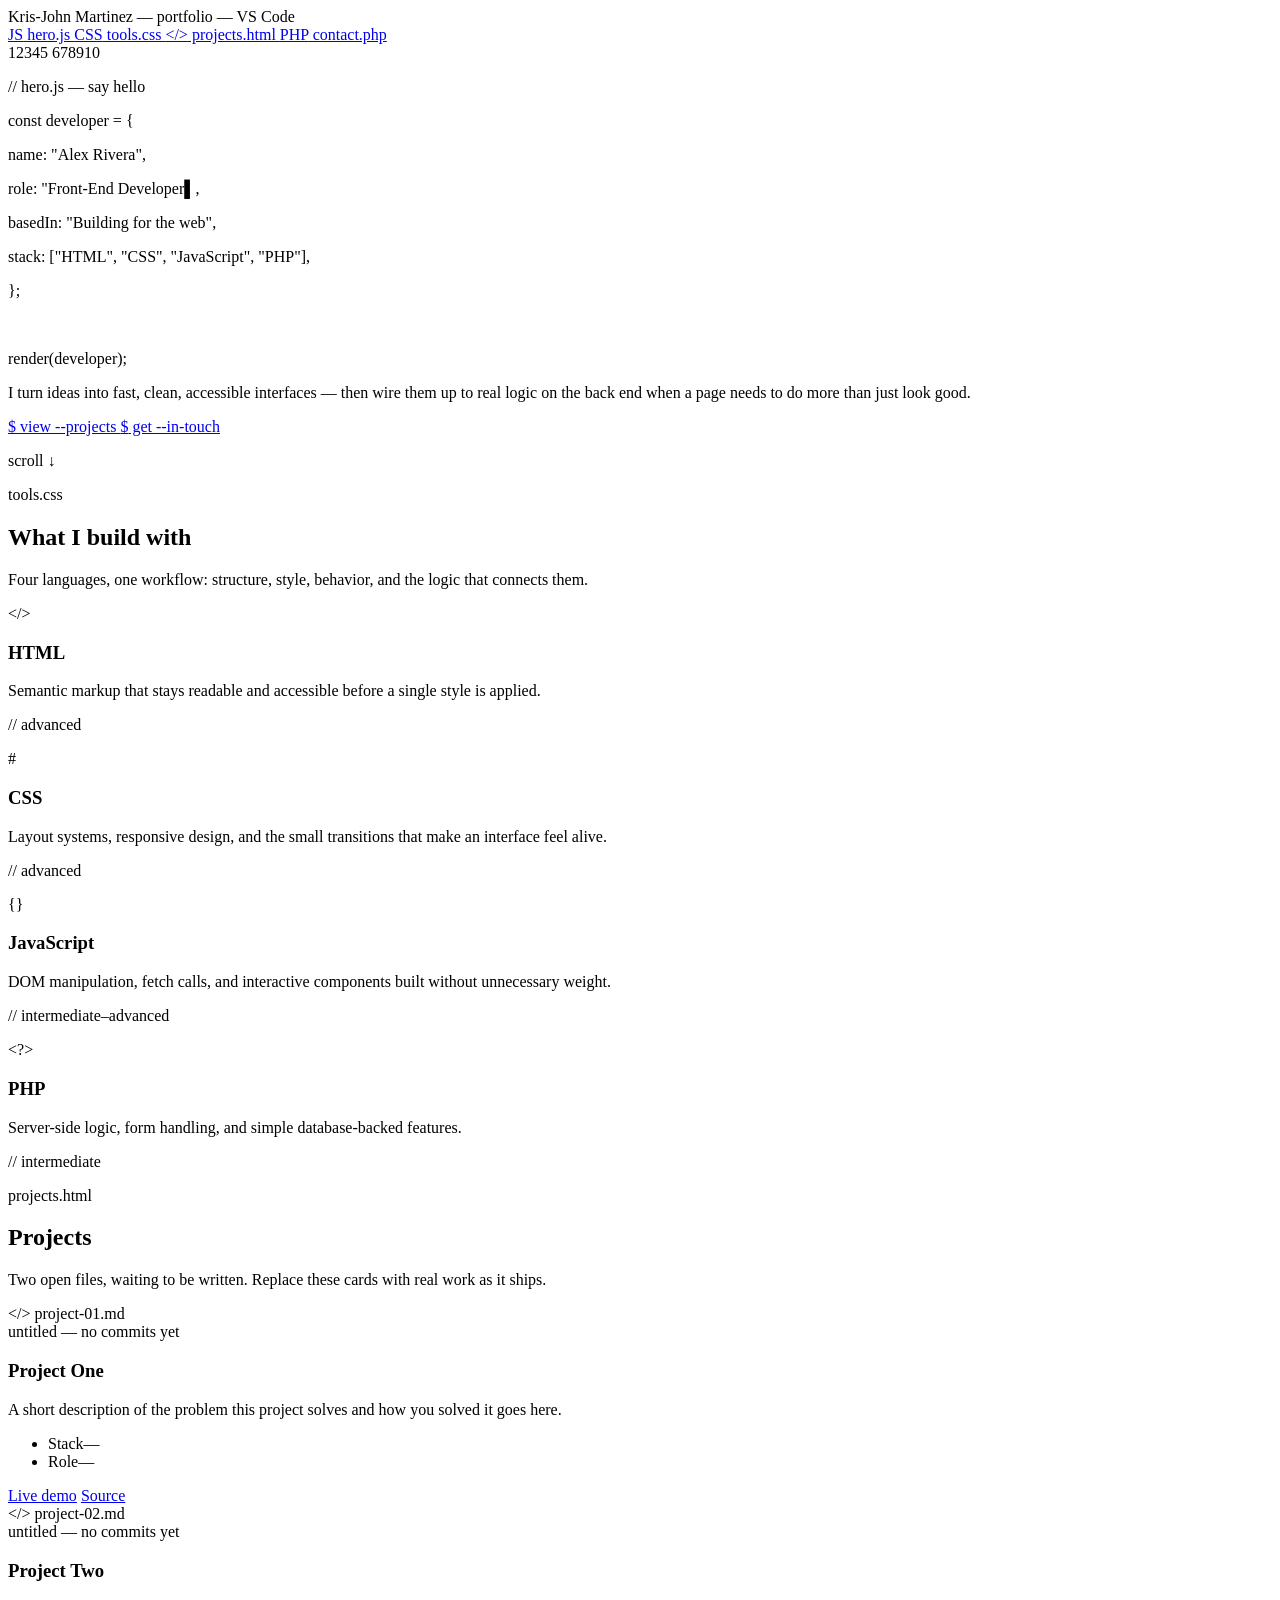
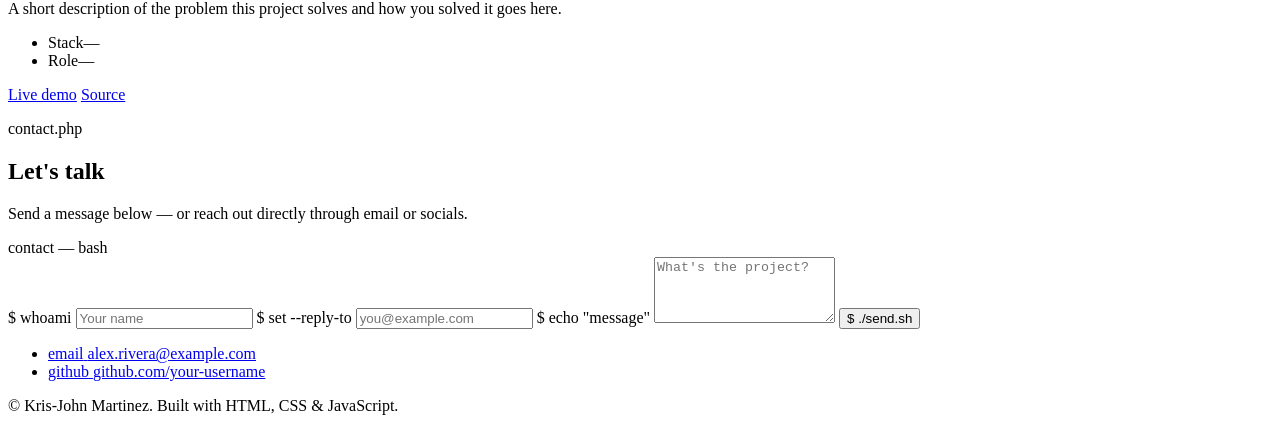
==== index.html @ 09ef7dc1 "Update and rename index (2).html to index.html" ====
<!DOCTYPE html>
<html lang="en">
<head>
<meta charset="UTF-8">
<meta name="viewport" content="width=device-width, initial-scale=1.0">
<title>Kris-John Martinez — Web Developer</title>
<meta name="description" content="Portfolio of Alex Rivera, front-end web developer working with HTML, CSS, JavaScript and PHP.">
<link rel="preconnect" href="https://fonts.googleapis.com">
<link rel="preconnect" href="https://fonts.gstatic.com" crossorigin>
<link href="https://fonts.googleapis.com/css2?family=JetBrains+Mono:wght@400;500;600;700;800&family=Inter:wght@400;500;600;700&display=swap" rel="stylesheet">
<link rel="stylesheet" href="css/style.css">
</head>
<body>

<!-- ================= EDITOR CHROME / NAV ================= -->
<header class="titlebar">
  <div class="titlebar-dots" aria-hidden="true">
    <span class="dot dot-red"></span>
    <span class="dot dot-yellow"></span>
    <span class="dot dot-green"></span>
  </div>
  <span class="titlebar-path">Kris-John Martinez — portfolio — VS Code</span>
</header>

<nav class="tabbar" aria-label="Section navigation">
  <a href="#hero" class="tab is-active" data-tab="hero">
    <span class="tab-icon icon-js">JS</span> hero.js
  </a>
  <a href="#tools" class="tab" data-tab="tools">
    <span class="tab-icon icon-css">CSS</span> tools.css
  </a>
  <a href="#projects" class="tab" data-tab="projects">
    <span class="tab-icon icon-html">&lt;/&gt;</span> projects.html
  </a>
  <a href="#contact" class="tab" data-tab="contact">
    <span class="tab-icon icon-php">PHP</span> contact.php
  </a>
</nav>

<main>

<!-- ================= HERO ================= -->
<section id="hero" class="section hero">
  <div class="gutter" aria-hidden="true">
    <span>1</span><span>2</span><span>3</span><span>4</span><span>5</span>
    <span>6</span><span>7</span><span>8</span><span>9</span><span>10</span>
  </div>

  <div class="code-pane">
    <p class="code-line"><span class="tok-comment">// hero.js — say hello</span></p>
    <p class="code-line"><span class="tok-key">const</span> <span class="tok-var">developer</span> <span class="tok-op">=</span> {</p>
    <p class="code-line code-indent"><span class="tok-prop">name:</span> <span class="tok-str">"Alex Rivera"</span>,</p>
    <p class="code-line code-indent"><span class="tok-prop">role:</span> <span class="tok-str">"<span id="typedRole">Front-End Developer</span><span class="cursor">▌</span></span>,</p>
    <p class="code-line code-indent"><span class="tok-prop">basedIn:</span> <span class="tok-str">"Building for the web"</span>,</p>
    <p class="code-line code-indent"><span class="tok-prop">stack:</span> [<span class="tok-str">"HTML"</span>, <span class="tok-str">"CSS"</span>, <span class="tok-str">"JavaScript"</span>, <span class="tok-str">"PHP"</span>],</p>
    <p class="code-line">};</p>
    <p class="code-line">&nbsp;</p>
    <p class="code-line"><span class="tok-fn">render</span>(developer);</p>

    <p class="hero-blurb">
      I turn ideas into fast, clean, accessible interfaces — then wire them up to
      real logic on the back end when a page needs to do more than just look good.
    </p>

    <div class="hero-actions">
      <a href="#projects" class="btn btn-primary">
        <span class="prompt">$</span> view --projects
      </a>
      <a href="#contact" class="btn btn-ghost">
        <span class="prompt">$</span> get --in-touch
      </a>
    </div>
  </div>

  <p class="scroll-hint" aria-hidden="true">scroll <span class="scroll-arrow">↓</span></p>
</section>

<!-- ================= TOOLS ================= -->
<section id="tools" class="section tools">
  <p class="section-eyebrow">tools.css</p>
  <h2 class="section-title">What I build with</h2>
  <p class="section-sub">Four languages, one workflow: structure, style, behavior, and the logic that connects them.</p>

  <div class="tool-grid">

    <article class="tool-card">
      <div class="tool-head">
        <span class="tool-icon icon-html">&lt;/&gt;</span>
        <h3>HTML</h3>
      </div>
      <p class="tool-desc">Semantic markup that stays readable and accessible before a single style is applied.</p>
      <div class="meter" role="img" aria-label="HTML proficiency: advanced">
        <span class="meter-fill fill-html"></span>
      </div>
      <p class="meter-label"><span class="prompt">//</span> advanced</p>
    </article>

    <article class="tool-card">
      <div class="tool-head">
        <span class="tool-icon icon-css">#</span>
        <h3>CSS</h3>
      </div>
      <p class="tool-desc">Layout systems, responsive design, and the small transitions that make an interface feel alive.</p>
      <div class="meter" role="img" aria-label="CSS proficiency: advanced">
        <span class="meter-fill fill-css"></span>
      </div>
      <p class="meter-label"><span class="prompt">//</span> advanced</p>
    </article>

    <article class="tool-card">
      <div class="tool-head">
        <span class="tool-icon icon-js">{}</span>
        <h3>JavaScript</h3>
      </div>
      <p class="tool-desc">DOM manipulation, fetch calls, and interactive components built without unnecessary weight.</p>
      <div class="meter" role="img" aria-label="JavaScript proficiency: intermediate to advanced">
        <span class="meter-fill fill-js"></span>
      </div>
      <p class="meter-label"><span class="prompt">//</span> intermediate&ndash;advanced</p>
    </article>

    <article class="tool-card">
      <div class="tool-head">
        <span class="tool-icon icon-php">&lt;?&gt;</span>
        <h3>PHP</h3>
      </div>
      <p class="tool-desc">Server-side logic, form handling, and simple database-backed features.</p>
      <div class="meter" role="img" aria-label="PHP proficiency: intermediate">
        <span class="meter-fill fill-php"></span>
      </div>
      <p class="meter-label"><span class="prompt">//</span> intermediate</p>
    </article>

  </div>
</section>

<!-- ================= PROJECTS ================= -->
<section id="projects" class="section projects">
  <p class="section-eyebrow">projects.html</p>
  <h2 class="section-title">Projects</h2>
  <p class="section-sub">Two open files, waiting to be written. Replace these cards with real work as it ships.</p>

  <div class="project-grid">

    <article class="project-card is-empty">
      <div class="project-file-tab">
        <span class="tool-icon icon-html">&lt;/&gt;</span> project-01.md
      </div>
      <div class="project-body">
        <span class="project-status">untitled — no commits yet</span>
        <h3 class="project-title">Project One</h3>
        <p class="project-desc">A short description of the problem this project solves and how you solved it goes here.</p>
        <ul class="project-meta">
          <li><span class="meta-label">Stack</span><span class="meta-value">—</span></li>
          <li><span class="meta-label">Role</span><span class="meta-value">—</span></li>
        </ul>
        <div class="project-links">
          <a href="#" class="btn btn-ghost btn-sm" aria-disabled="true">Live demo</a>
          <a href="#" class="btn btn-ghost btn-sm" aria-disabled="true">Source</a>
        </div>
      </div>
    </article>

    <article class="project-card is-empty">
      <div class="project-file-tab">
        <span class="tool-icon icon-html">&lt;/&gt;</span> project-02.md
      </div>
      <div class="project-body">
        <span class="project-status">untitled — no commits yet</span>
        <h3 class="project-title">Project Two</h3>
        <p class="project-desc">A short description of the problem this project solves and how you solved it goes here.</p>
        <ul class="project-meta">
          <li><span class="meta-label">Stack</span><span class="meta-value">—</span></li>
          <li><span class="meta-label">Role</span><span class="meta-value">—</span></li>
        </ul>
        <div class="project-links">
          <a href="#" class="btn btn-ghost btn-sm" aria-disabled="true">Live demo</a>
          <a href="#" class="btn btn-ghost btn-sm" aria-disabled="true">Source</a>
        </div>
      </div>
    </article>

  </div>
</section>

<!-- ================= CONTACT ================= -->
<section id="contact" class="section contact">
  <p class="section-eyebrow">contact.php</p>
  <h2 class="section-title">Let's talk</h2>
  <p class="section-sub">Send a message below — or reach out directly through email or socials.</p>

  <div class="contact-wrap">

    <div class="terminal">
      <div class="terminal-head">
        <span class="dot dot-red"></span><span class="dot dot-yellow"></span><span class="dot dot-green"></span>
        <span class="terminal-title">contact — bash</span>
      </div>
      <form id="contactForm" class="terminal-body" novalidate>
        <label class="term-line" for="name">
          <span class="prompt">$</span> whoami
        </label>
        <input class="term-input" type="text" id="name" name="name" placeholder="Your name" required>

        <label class="term-line" for="email">
          <span class="prompt">$</span> set --reply-to
        </label>
        <input class="term-input" type="email" id="email" name="email" placeholder="you@example.com" required>

        <label class="term-line" for="message">
          <span class="prompt">$</span> echo "message"
        </label>
        <textarea class="term-input" id="message" name="message" rows="4" placeholder="What's the project?" required></textarea>

        <button type="submit" class="btn btn-primary btn-full">
          <span class="prompt">$</span> ./send.sh
        </button>
        <p class="term-response" id="formResponse" role="status" aria-live="polite"></p>
      </form>
    </div>

    <ul class="contact-links">
      <li>
        <a href="mailto:krisjohnmartinez12@gmail.com">
          <span class="meta-label">email</span>
          <span class="meta-value">alex.rivera@example.com</span>
        </a>
      </li>
      <li>
        <a href="https://github.com/" target="_blank" rel="noopener noreferrer">
          <span class="meta-label">github</span>
          <span class="meta-value">github.com/your-username</span>
        </a>
      </li>
    </ul>

  </div>
</section>

</main>

<footer class="footer">
  <p>&copy; <span id="year"></span> Kris-John Martinez. Built with HTML, CSS &amp; JavaScript.</p>
</footer>

<script src="js/script.js"></script>
</body>
</html>
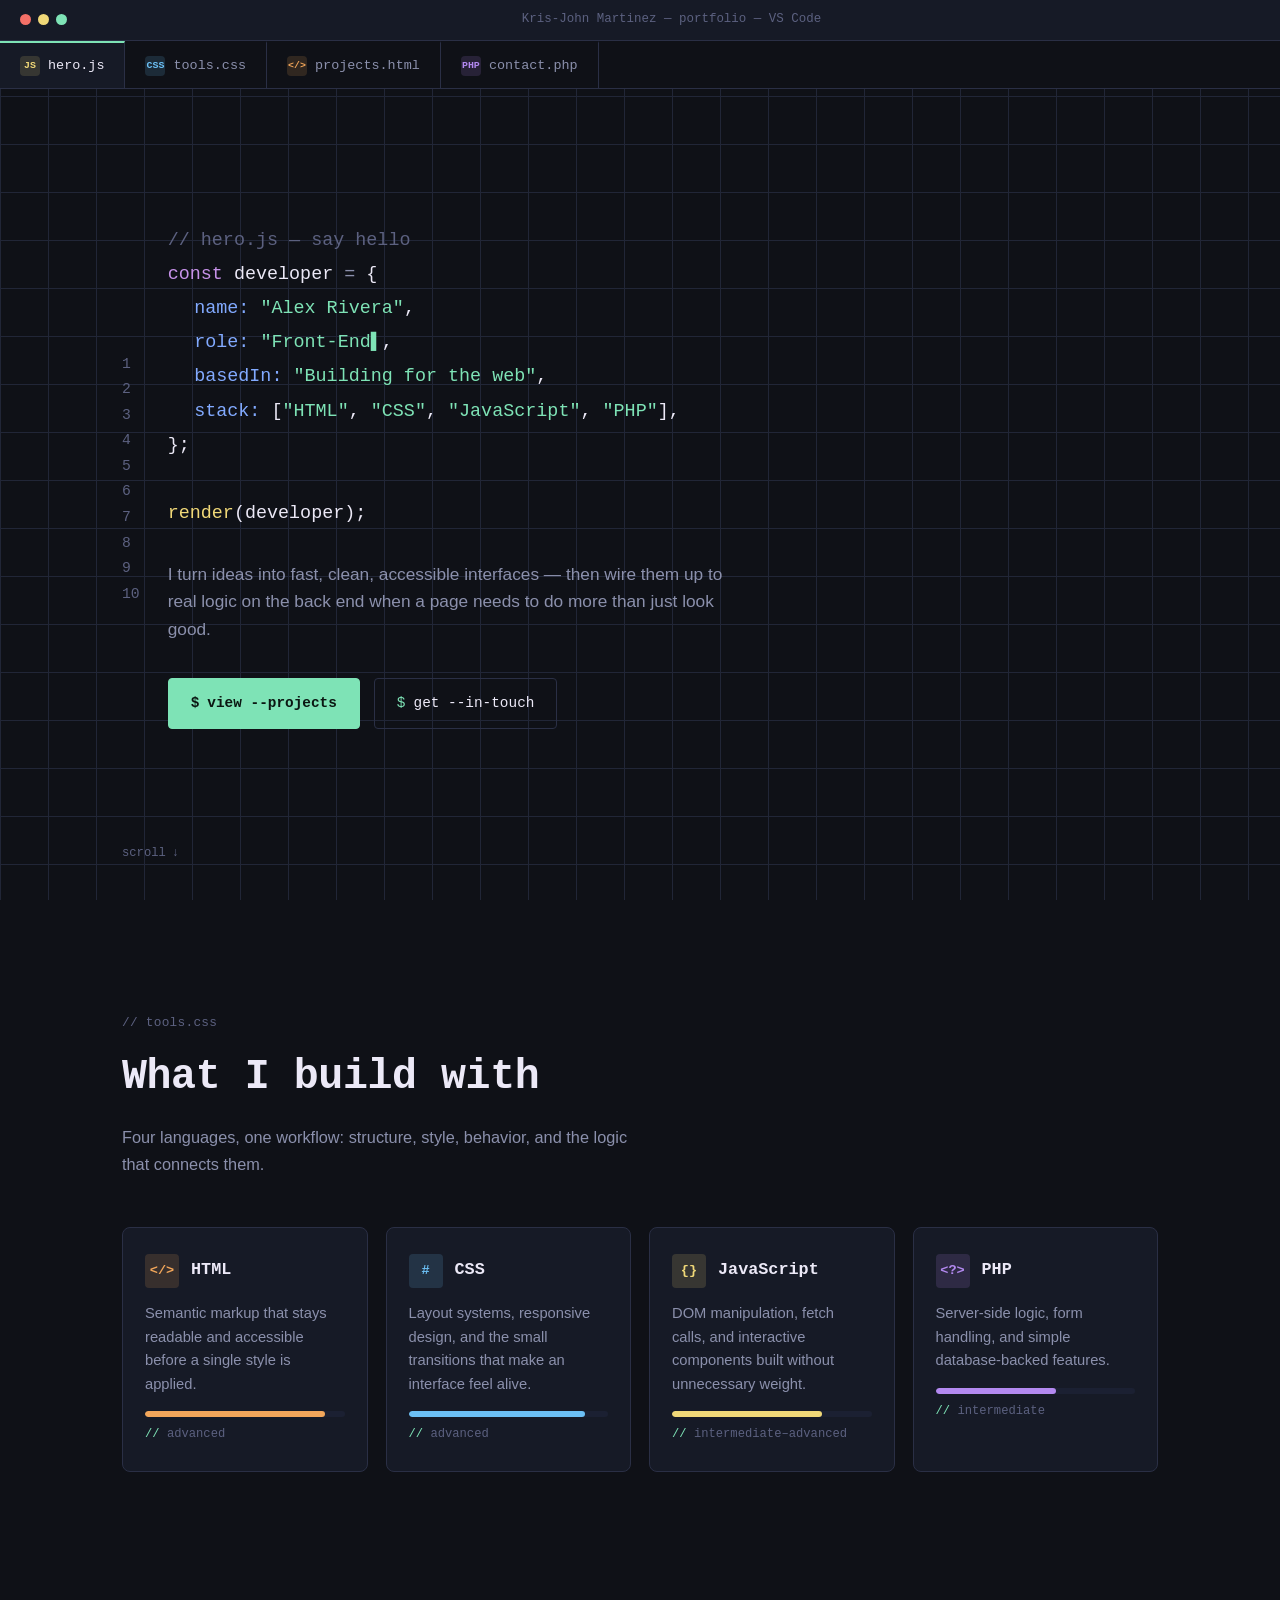
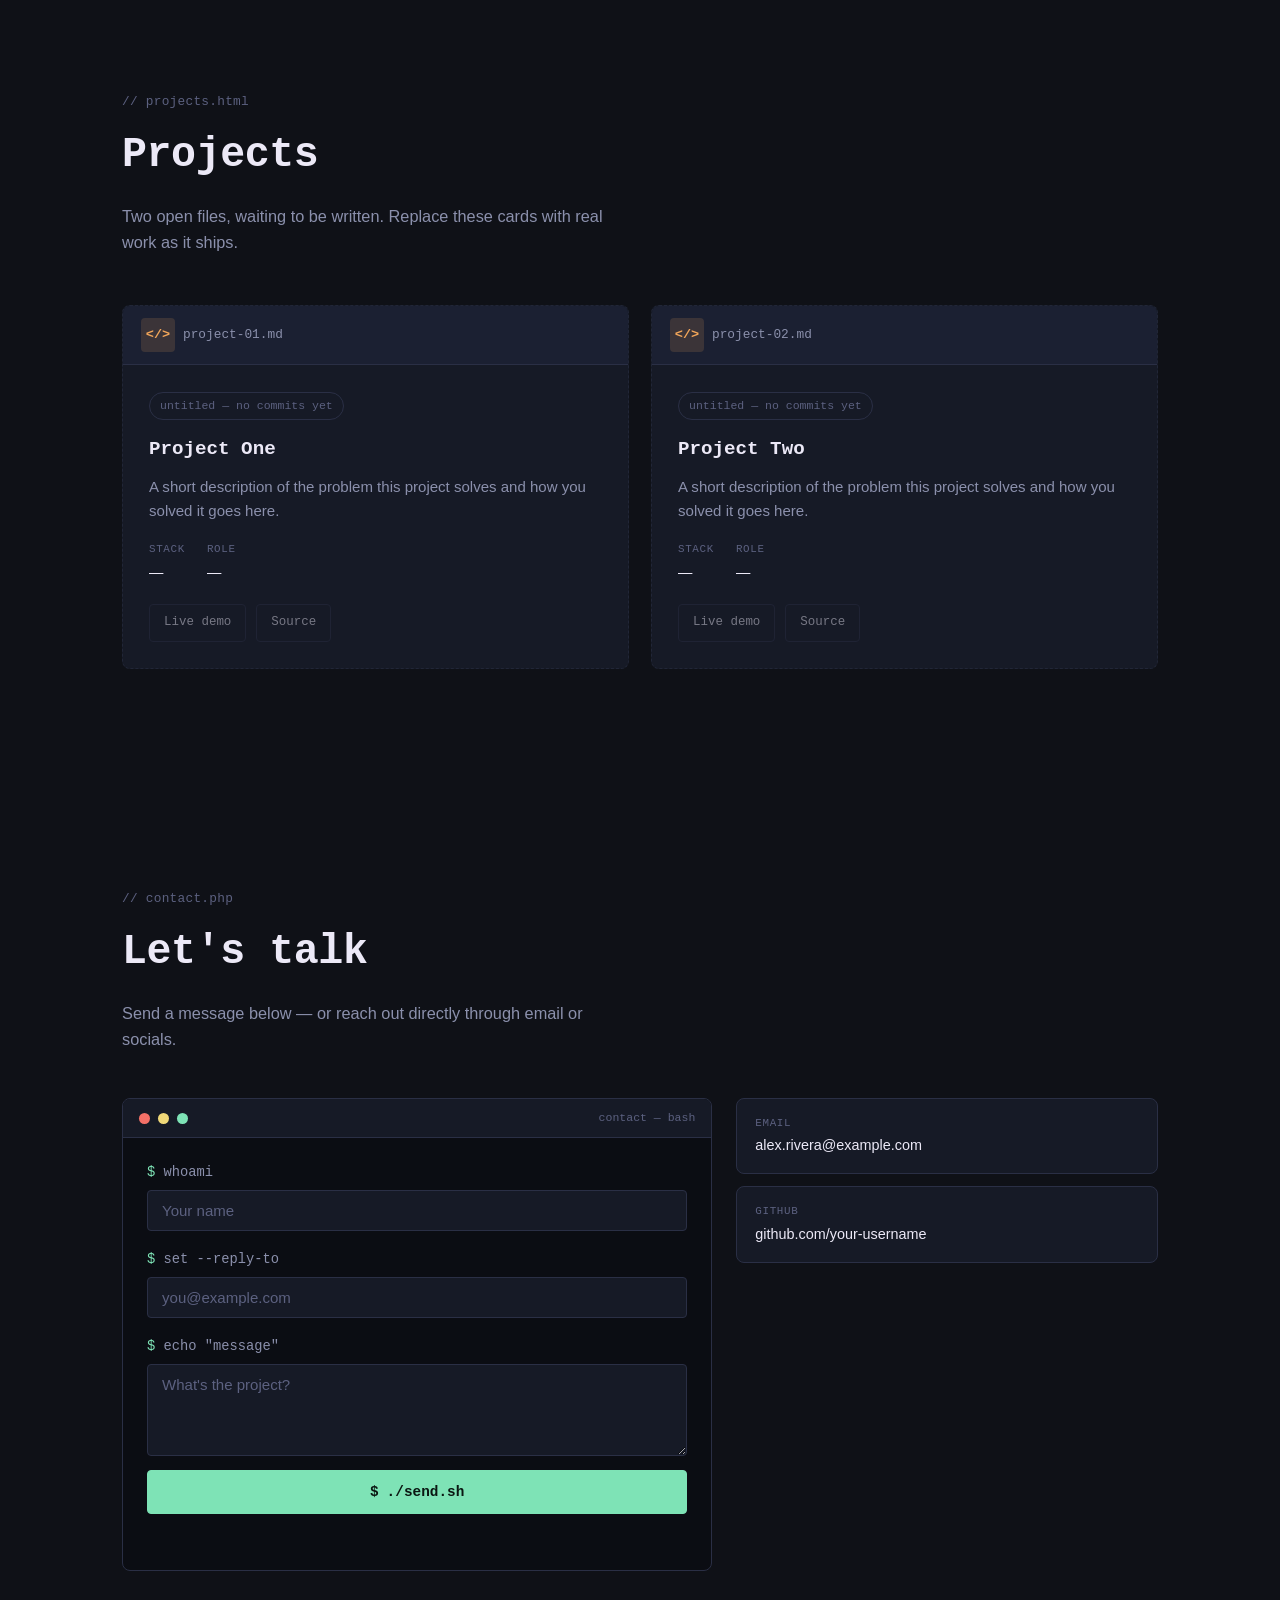
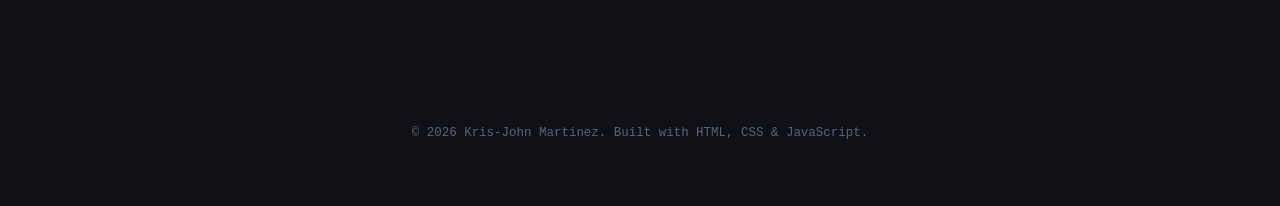
==== commit a80edcab: "Update index.html" ====
--- a/index.html
+++ b/index.html
@@ -8,7 +8,7 @@
 <link rel="preconnect" href="https://fonts.googleapis.com">
 <link rel="preconnect" href="https://fonts.gstatic.com" crossorigin>
 <link href="https://fonts.googleapis.com/css2?family=JetBrains+Mono:wght@400;500;600;700;800&family=Inter:wght@400;500;600;700&display=swap" rel="stylesheet">
-<link rel="stylesheet" href="css/style.css">
+<link rel="stylesheet" href="style.css">
 </head>
 <body>
 
@@ -243,6 +243,6 @@
   <p>&copy; <span id="year"></span> Kris-John Martinez. Built with HTML, CSS &amp; JavaScript.</p>
 </footer>
 
-<script src="js/script.js"></script>
+<script src="script.js"></script>
 </body>
 </html>
--- a/style.css
+++ b/style.css
@@ -0,0 +1,580 @@
+/* =========================================================
+   TOKENS
+========================================================= */
+:root{
+  --bg:        #0f1117;
+  --surface:   #161a26;
+  --surface-2: #1b2032;
+  --border:    #2a2f45;
+  --border-soft: #212637;
+
+  --text:       #ece9f7;
+  --text-muted: #8b90ac;
+  --text-dim:   #5c6180;
+
+  --violet: #c792ea;  /* keywords */
+  --green:  #7ee3b6;  /* strings / success */
+  --blue:   #82aaff;  /* functions / links */
+  --orange: #f2a65a;  /* html */
+  --yellow: #f0d878;  /* js */
+  --php:    #b389f0;  /* php */
+  --css-blue: #6cc0f5;
+
+  --red: #f47067;
+
+  --font-mono: 'JetBrains Mono', 'Courier New', monospace;
+  --font-sans: 'Inter', -apple-system, BlinkMacSystemFont, sans-serif;
+
+  --radius: 8px;
+  --radius-sm: 4px;
+  --max: 1100px;
+}
+
+*, *::before, *::after{ box-sizing: border-box; }
+
+html{ scroll-behavior: smooth; }
+
+body{
+  margin: 0;
+  background: var(--bg);
+  color: var(--text);
+  font-family: var(--font-sans);
+  line-height: 1.6;
+  -webkit-font-smoothing: antialiased;
+}
+
+/* subtle grid texture on the background */
+body{
+  background-image:
+    linear-gradient(var(--border-soft) 1px, transparent 1px),
+    linear-gradient(90deg, var(--border-soft) 1px, transparent 1px);
+  background-size: 48px 48px;
+  background-attachment: fixed;
+  background-color: var(--bg);
+}
+
+h1, h2, h3{
+  font-family: var(--font-mono);
+  margin: 0;
+  color: var(--text);
+}
+
+a{ color: inherit; text-decoration: none; }
+
+img{ max-width: 100%; display: block; }
+
+:focus-visible{
+  outline: 2px solid var(--green);
+  outline-offset: 3px;
+  border-radius: var(--radius-sm);
+}
+
+.section{
+  max-width: var(--max);
+  margin: 0 auto;
+  padding: 110px 32px;
+}
+
+.section-eyebrow{
+  font-family: var(--font-mono);
+  font-size: 0.8rem;
+  color: var(--text-dim);
+  margin: 0 0 10px;
+  letter-spacing: 0.02em;
+}
+.section-eyebrow::before{ content: "// "; color: var(--text-dim); }
+
+.section-title{
+  font-size: clamp(1.8rem, 3.4vw, 2.6rem);
+  font-weight: 700;
+  letter-spacing: -0.01em;
+}
+
+.section-sub{
+  color: var(--text-muted);
+  max-width: 56ch;
+  margin: 14px 0 0;
+  font-size: 1.02rem;
+}
+
+.prompt{ color: var(--green); font-family: var(--font-mono); }
+
+/* =========================================================
+   EDITOR CHROME (titlebar + tabs)
+========================================================= */
+.titlebar{
+  position: sticky;
+  top: 0;
+  z-index: 50;
+  display: flex;
+  align-items: center;
+  gap: 16px;
+  padding: 10px 20px;
+  background: var(--surface);
+  border-bottom: 1px solid var(--border);
+}
+
+.titlebar-dots{ display: flex; gap: 7px; }
+.dot{ width: 11px; height: 11px; border-radius: 50%; display: inline-block; }
+.dot-red{ background: var(--red); }
+.dot-yellow{ background: var(--yellow); }
+.dot-green{ background: var(--green); }
+
+.titlebar-path{
+  font-family: var(--font-mono);
+  font-size: 0.78rem;
+  color: var(--text-dim);
+  margin: 0 auto;
+}
+
+.tabbar{
+  position: sticky;
+  top: 37px;
+  z-index: 49;
+  display: flex;
+  overflow-x: auto;
+  background: var(--bg);
+  border-bottom: 1px solid var(--border);
+  scrollbar-width: none;
+}
+.tabbar::-webkit-scrollbar{ display: none; }
+
+.tab{
+  display: flex;
+  align-items: center;
+  gap: 8px;
+  padding: 12px 20px;
+  font-family: var(--font-mono);
+  font-size: 0.84rem;
+  color: var(--text-muted);
+  border-right: 1px solid var(--border);
+  border-top: 2px solid transparent;
+  white-space: nowrap;
+  transition: color 0.15s ease, background 0.15s ease;
+}
+
+.tab:hover{ color: var(--text); background: var(--surface); }
+
+.tab.is-active{
+  color: var(--text);
+  background: var(--surface);
+  border-top: 2px solid var(--green);
+}
+
+.tab-icon{
+  display: inline-flex;
+  align-items: center;
+  justify-content: center;
+  width: 20px;
+  height: 20px;
+  font-size: 0.62rem;
+  font-weight: 700;
+  border-radius: 4px;
+  font-family: var(--font-mono);
+}
+.icon-html{ background: rgba(242,166,90,0.15); color: var(--orange); }
+.icon-css{  background: rgba(108,192,245,0.15); color: var(--css-blue); }
+.icon-js{   background: rgba(240,216,120,0.15); color: var(--yellow); }
+.icon-php{  background: rgba(179,137,240,0.15); color: var(--php); }
+
+/* =========================================================
+   HERO
+========================================================= */
+.hero{
+  position: relative;
+  display: flex;
+  gap: 28px;
+  min-height: calc(100vh - 86px);
+  align-items: center;
+  padding-top: 70px;
+}
+
+.gutter{
+  display: none;
+  flex-direction: column;
+  gap: 2px;
+  font-family: var(--font-mono);
+  font-size: 0.92rem;
+  color: var(--text-dim);
+  padding-top: 6px;
+  user-select: none;
+}
+
+.code-pane{ max-width: 760px; }
+
+.code-line{
+  margin: 0;
+  font-family: var(--font-mono);
+  font-size: clamp(0.95rem, 1.6vw, 1.15rem);
+  white-space: pre-wrap;
+  line-height: 1.85;
+}
+.code-indent{ padding-left: 2.4ch; }
+
+.tok-comment{ color: var(--text-dim); }
+.tok-key{ color: var(--violet); }
+.tok-var{ color: var(--text); }
+.tok-op{ color: var(--text-muted); }
+.tok-prop{ color: var(--blue); }
+.tok-str{ color: var(--green); }
+.tok-fn{ color: var(--yellow); }
+
+.cursor{
+  display: inline-block;
+  color: var(--green);
+  animation: blink 1s step-end infinite;
+}
+@keyframes blink{ 50%{ opacity: 0; } }
+
+.hero-blurb{
+  font-family: var(--font-sans);
+  color: var(--text-muted);
+  font-size: 1.08rem;
+  max-width: 58ch;
+  margin: 30px 0 0;
+}
+
+.hero-actions{
+  display: flex;
+  flex-wrap: wrap;
+  gap: 14px;
+  margin-top: 34px;
+}
+
+.scroll-hint{
+  position: absolute;
+  bottom: 28px;
+  left: 32px;
+  font-family: var(--font-mono);
+  font-size: 0.76rem;
+  color: var(--text-dim);
+  display: flex;
+  align-items: center;
+  gap: 6px;
+}
+.scroll-arrow{ animation: floaty 1.6s ease-in-out infinite; display: inline-block; }
+@keyframes floaty{
+  0%, 100%{ transform: translateY(0); }
+  50%{ transform: translateY(4px); }
+}
+
+/* =========================================================
+   BUTTONS
+========================================================= */
+.btn{
+  display: inline-flex;
+  align-items: center;
+  gap: 8px;
+  font-family: var(--font-mono);
+  font-size: 0.9rem;
+  font-weight: 500;
+  padding: 13px 22px;
+  border-radius: var(--radius-sm);
+  border: 1px solid var(--border);
+  cursor: pointer;
+  transition: transform 0.15s ease, border-color 0.15s ease, background 0.15s ease;
+}
+.btn:hover{ transform: translateY(-2px); }
+
+.btn-primary{
+  background: var(--green);
+  color: #0b1712;
+  border-color: var(--green);
+  font-weight: 700;
+}
+.btn-primary:hover{ background: #93ecc4; }
+.btn-primary .prompt{ color: #0b1712; }
+
+.btn-ghost{
+  background: transparent;
+  color: var(--text);
+}
+.btn-ghost:hover{ border-color: var(--green); color: var(--green); }
+.btn-ghost:hover .prompt{ color: var(--green); }
+
+.btn-sm{ padding: 8px 14px; font-size: 0.78rem; }
+.btn-full{ width: 100%; justify-content: center; margin-top: 6px; }
+
+.btn[aria-disabled="true"]{
+  opacity: 0.45;
+  pointer-events: none;
+}
+
+/* =========================================================
+   TOOLS
+========================================================= */
+.tool-grid{
+  display: grid;
+  grid-template-columns: repeat(4, 1fr);
+  gap: 18px;
+  margin-top: 50px;
+}
+
+.tool-card{
+  background: var(--surface);
+  border: 1px solid var(--border);
+  border-radius: var(--radius);
+  padding: 26px 22px;
+  transition: border-color 0.2s ease, transform 0.2s ease;
+}
+.tool-card:hover{
+  border-color: var(--border-soft);
+  transform: translateY(-4px);
+}
+
+.tool-head{
+  display: flex;
+  align-items: center;
+  gap: 12px;
+  margin-bottom: 14px;
+}
+
+.tool-icon{
+  display: inline-flex;
+  align-items: center;
+  justify-content: center;
+  width: 34px;
+  height: 34px;
+  border-radius: var(--radius-sm);
+  font-family: var(--font-mono);
+  font-size: 0.85rem;
+  font-weight: 700;
+}
+
+.tool-head h3{ font-size: 1.05rem; }
+
+.tool-desc{
+  color: var(--text-muted);
+  font-size: 0.92rem;
+  min-height: 4.6em;
+}
+
+.meter{
+  height: 6px;
+  border-radius: 4px;
+  background: var(--surface-2);
+  overflow: hidden;
+  margin-top: 6px;
+}
+.meter-fill{
+  display: block;
+  height: 100%;
+  border-radius: 4px;
+  transform-origin: left;
+  animation: fillbar 1.1s ease forwards;
+}
+@keyframes fillbar{
+  from{ transform: scaleX(0); }
+  to{ transform: scaleX(1); }
+}
+.fill-html{ width: 90%; background: var(--orange); }
+.fill-css{  width: 88%; background: var(--css-blue); }
+.fill-js{   width: 75%; background: var(--yellow); }
+.fill-php{  width: 60%; background: var(--php); }
+
+.meter-label{
+  font-family: var(--font-mono);
+  font-size: 0.76rem;
+  color: var(--text-dim);
+  margin: 8px 0 0;
+}
+
+/* =========================================================
+   PROJECTS
+========================================================= */
+.project-grid{
+  display: grid;
+  grid-template-columns: repeat(2, 1fr);
+  gap: 22px;
+  margin-top: 50px;
+}
+
+.project-card{
+  border: 1px dashed var(--border-soft);
+  border-radius: var(--radius);
+  overflow: hidden;
+  background: var(--surface);
+}
+
+.project-file-tab{
+  display: flex;
+  align-items: center;
+  gap: 8px;
+  font-family: var(--font-mono);
+  font-size: 0.8rem;
+  color: var(--text-muted);
+  padding: 12px 18px;
+  border-bottom: 1px solid var(--border);
+  background: var(--surface-2);
+}
+
+.project-body{ padding: 26px; }
+
+.project-status{
+  display: inline-block;
+  font-family: var(--font-mono);
+  font-size: 0.72rem;
+  color: var(--text-dim);
+  border: 1px solid var(--border);
+  border-radius: 999px;
+  padding: 4px 10px;
+  margin-bottom: 14px;
+}
+
+.project-title{ font-size: 1.2rem; margin-bottom: 10px; }
+
+.project-desc{
+  color: var(--text-muted);
+  font-size: 0.94rem;
+  margin: 0 0 18px;
+}
+
+.project-meta{
+  list-style: none;
+  padding: 0;
+  margin: 0 0 20px;
+  display: flex;
+  gap: 22px;
+}
+.meta-label{
+  display: block;
+  font-family: var(--font-mono);
+  font-size: 0.68rem;
+  color: var(--text-dim);
+  text-transform: uppercase;
+  letter-spacing: 0.06em;
+}
+.meta-value{
+  display: block;
+  font-size: 0.9rem;
+  margin-top: 2px;
+}
+
+.project-links{ display: flex; gap: 10px; }
+
+/* =========================================================
+   CONTACT
+========================================================= */
+.contact-wrap{
+  display: grid;
+  grid-template-columns: 1.4fr 1fr;
+  gap: 24px;
+  margin-top: 46px;
+  align-items: start;
+}
+
+.terminal{
+  background: #0b0d13;
+  border: 1px solid var(--border);
+  border-radius: var(--radius);
+  overflow: hidden;
+}
+
+.terminal-head{
+  display: flex;
+  align-items: center;
+  gap: 8px;
+  padding: 10px 16px;
+  background: var(--surface);
+  border-bottom: 1px solid var(--border);
+}
+.terminal-title{
+  margin-left: auto;
+  font-family: var(--font-mono);
+  font-size: 0.72rem;
+  color: var(--text-dim);
+}
+
+.terminal-body{ padding: 24px; }
+
+.term-line{
+  display: block;
+  font-family: var(--font-mono);
+  font-size: 0.86rem;
+  color: var(--text-muted);
+  margin: 18px 0 6px;
+}
+.term-line:first-child{ margin-top: 0; }
+
+.term-input{
+  width: 100%;
+  background: var(--surface);
+  border: 1px solid var(--border);
+  border-radius: var(--radius-sm);
+  color: var(--text);
+  font-family: var(--font-sans);
+  font-size: 0.94rem;
+  padding: 11px 14px;
+  resize: vertical;
+}
+.term-input:focus{ border-color: var(--green); }
+.term-input::placeholder{ color: var(--text-dim); }
+
+.term-response{
+  font-family: var(--font-mono);
+  font-size: 0.82rem;
+  color: var(--green);
+  min-height: 1.4em;
+  margin: 14px 0 0;
+}
+
+.contact-links{
+  list-style: none;
+  margin: 0;
+  padding: 0;
+  display: flex;
+  flex-direction: column;
+  gap: 12px;
+}
+.contact-links a{
+  display: block;
+  background: var(--surface);
+  border: 1px solid var(--border);
+  border-radius: var(--radius);
+  padding: 16px 18px;
+  transition: border-color 0.15s ease, transform 0.15s ease;
+}
+.contact-links a:hover{
+  border-color: var(--blue);
+  transform: translateX(4px);
+}
+
+/* =========================================================
+   FOOTER
+========================================================= */
+.footer{
+  text-align: center;
+  padding: 30px 20px 50px;
+  color: var(--text-dim);
+  font-family: var(--font-mono);
+  font-size: 0.78rem;
+}
+
+/* =========================================================
+   RESPONSIVE
+========================================================= */
+@media (min-width: 760px){
+  .gutter{ display: flex; }
+}
+
+@media (max-width: 900px){
+  .tool-grid{ grid-template-columns: repeat(2, 1fr); }
+  .contact-wrap{ grid-template-columns: 1fr; }
+}
+
+@media (max-width: 640px){
+  .section{ padding: 80px 20px; }
+  .project-grid{ grid-template-columns: 1fr; }
+  .tool-grid{ grid-template-columns: 1fr; }
+  .titlebar-path{ display: none; }
+  .hero{ padding-top: 40px; min-height: auto; }
+}
+
+/* =========================================================
+   REDUCED MOTION
+========================================================= */
+@media (prefers-reduced-motion: reduce){
+  html{ scroll-behavior: auto; }
+  .cursor, .scroll-arrow, .meter-fill{ animation: none; }
+  .btn, .tool-card, .contact-links a{ transition: none; }
+}
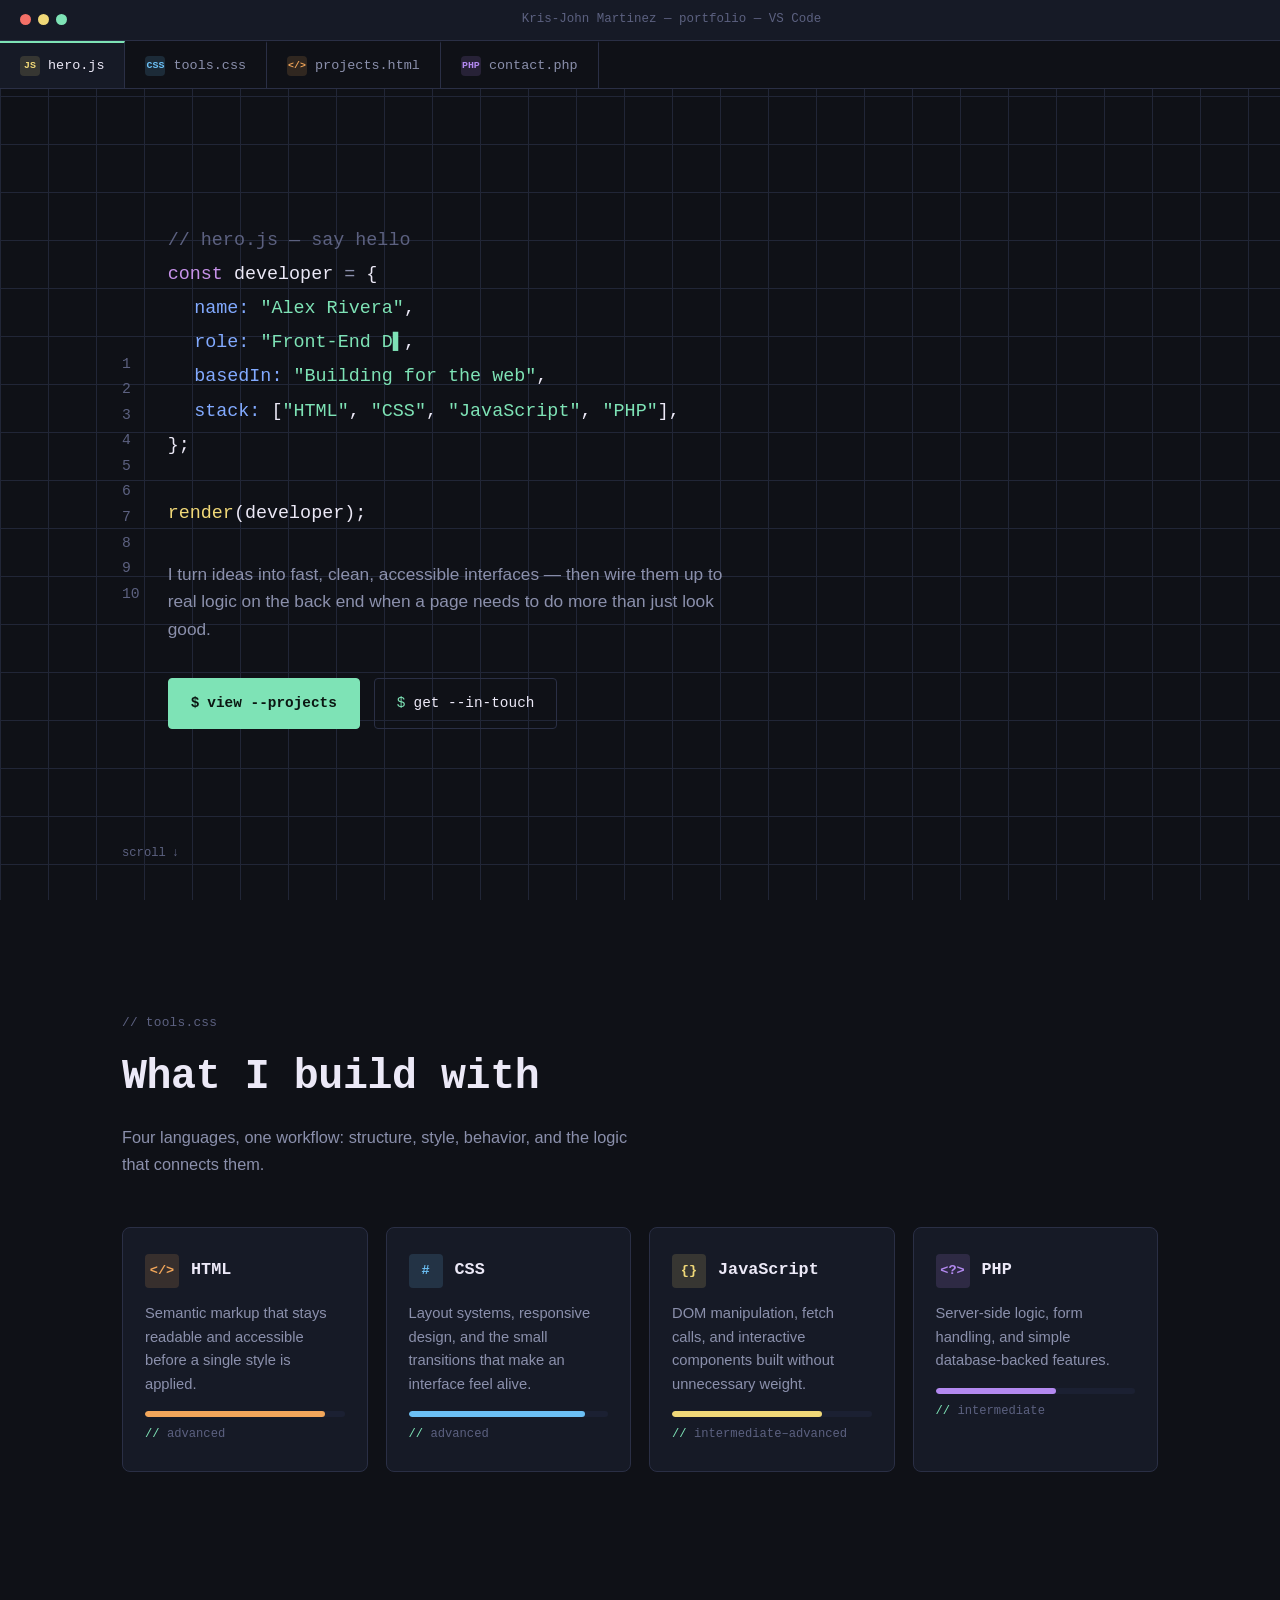
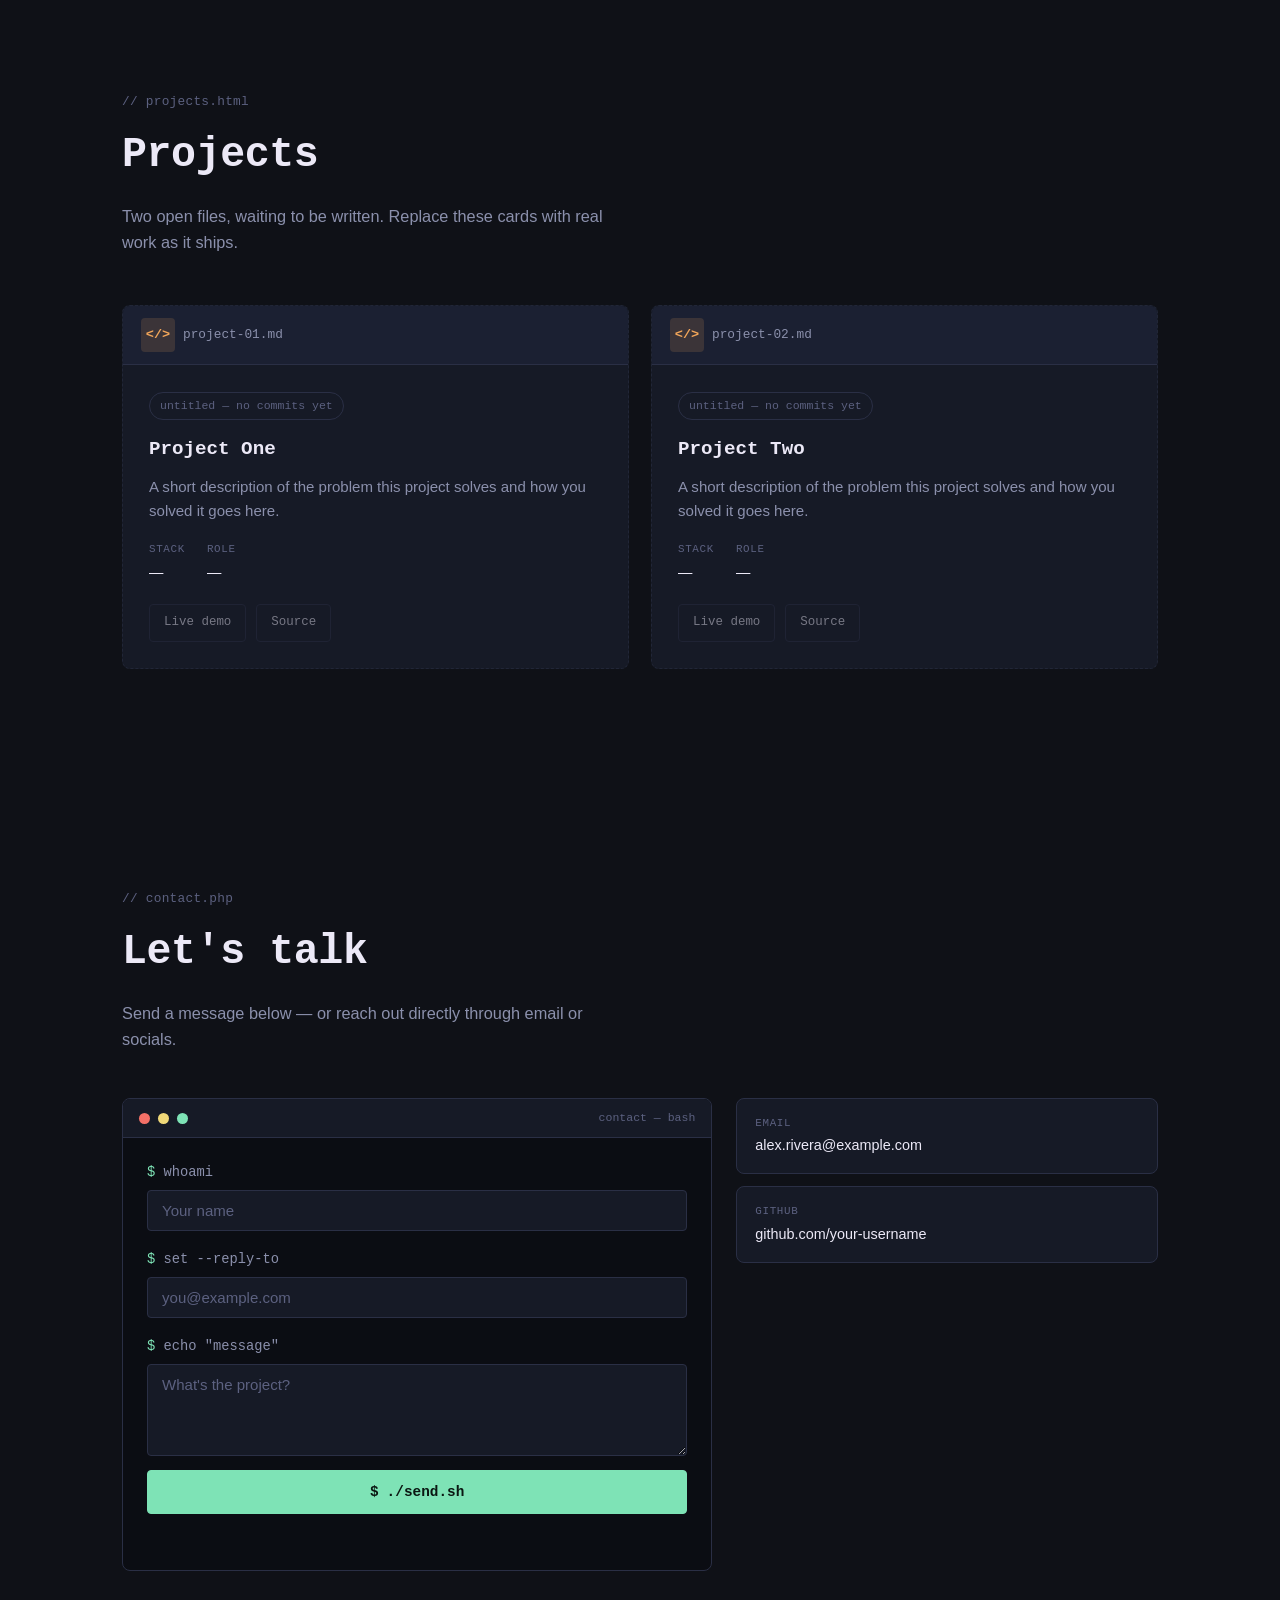
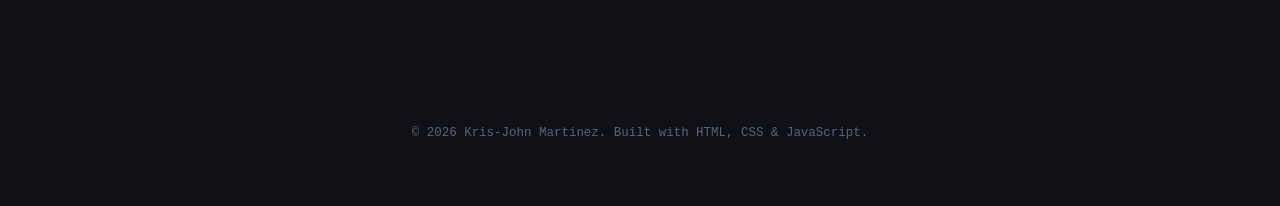
==== commit f4c744a1: "Update index.html" ====
--- a/index.html
+++ b/index.html
@@ -8,8 +8,589 @@
 <link rel="preconnect" href="https://fonts.googleapis.com">
 <link rel="preconnect" href="https://fonts.gstatic.com" crossorigin>
 <link href="https://fonts.googleapis.com/css2?family=JetBrains+Mono:wght@400;500;600;700;800&family=Inter:wght@400;500;600;700&display=swap" rel="stylesheet">
-<link rel="stylesheet" href="style.css">
 </head>
+<style>
+  /* =========================================================
+   TOKENS
+========================================================= */
+:root{
+  --bg:        #0f1117;
+  --surface:   #161a26;
+  --surface-2: #1b2032;
+  --border:    #2a2f45;
+  --border-soft: #212637;
+
+  --text:       #ece9f7;
+  --text-muted: #8b90ac;
+  --text-dim:   #5c6180;
+
+  --violet: #c792ea;  /* keywords */
+  --green:  #7ee3b6;  /* strings / success */
+  --blue:   #82aaff;  /* functions / links */
+  --orange: #f2a65a;  /* html */
+  --yellow: #f0d878;  /* js */
+  --php:    #b389f0;  /* php */
+  --css-blue: #6cc0f5;
+
+  --red: #f47067;
+
+  --font-mono: 'JetBrains Mono', 'Courier New', monospace;
+  --font-sans: 'Inter', -apple-system, BlinkMacSystemFont, sans-serif;
+
+  --radius: 8px;
+  --radius-sm: 4px;
+  --max: 1100px;
+}
+
+*, *::before, *::after{ box-sizing: border-box; }
+
+html{ scroll-behavior: smooth; }
+
+body{
+  margin: 0;
+  background: var(--bg);
+  color: var(--text);
+  font-family: var(--font-sans);
+  line-height: 1.6;
+  -webkit-font-smoothing: antialiased;
+}
+
+/* subtle grid texture on the background */
+body{
+  background-image:
+    linear-gradient(var(--border-soft) 1px, transparent 1px),
+    linear-gradient(90deg, var(--border-soft) 1px, transparent 1px);
+  background-size: 48px 48px;
+  background-attachment: fixed;
+  background-color: var(--bg);
+}
+
+h1, h2, h3{
+  font-family: var(--font-mono);
+  margin: 0;
+  color: var(--text);
+}
+
+a{ color: inherit; text-decoration: none; }
+
+img{ max-width: 100%; display: block; }
+
+:focus-visible{
+  outline: 2px solid var(--green);
+  outline-offset: 3px;
+  border-radius: var(--radius-sm);
+}
+
+.section{
+  max-width: var(--max);
+  margin: 0 auto;
+  padding: 110px 32px;
+}
+
+.section-eyebrow{
+  font-family: var(--font-mono);
+  font-size: 0.8rem;
+  color: var(--text-dim);
+  margin: 0 0 10px;
+  letter-spacing: 0.02em;
+}
+.section-eyebrow::before{ content: "// "; color: var(--text-dim); }
+
+.section-title{
+  font-size: clamp(1.8rem, 3.4vw, 2.6rem);
+  font-weight: 700;
+  letter-spacing: -0.01em;
+}
+
+.section-sub{
+  color: var(--text-muted);
+  max-width: 56ch;
+  margin: 14px 0 0;
+  font-size: 1.02rem;
+}
+
+.prompt{ color: var(--green); font-family: var(--font-mono); }
+
+/* =========================================================
+   EDITOR CHROME (titlebar + tabs)
+========================================================= */
+.titlebar{
+  position: sticky;
+  top: 0;
+  z-index: 50;
+  display: flex;
+  align-items: center;
+  gap: 16px;
+  padding: 10px 20px;
+  background: var(--surface);
+  border-bottom: 1px solid var(--border);
+}
+
+.titlebar-dots{ display: flex; gap: 7px; }
+.dot{ width: 11px; height: 11px; border-radius: 50%; display: inline-block; }
+.dot-red{ background: var(--red); }
+.dot-yellow{ background: var(--yellow); }
+.dot-green{ background: var(--green); }
+
+.titlebar-path{
+  font-family: var(--font-mono);
+  font-size: 0.78rem;
+  color: var(--text-dim);
+  margin: 0 auto;
+}
+
+.tabbar{
+  position: sticky;
+  top: 37px;
+  z-index: 49;
+  display: flex;
+  overflow-x: auto;
+  background: var(--bg);
+  border-bottom: 1px solid var(--border);
+  scrollbar-width: none;
+}
+.tabbar::-webkit-scrollbar{ display: none; }
+
+.tab{
+  display: flex;
+  align-items: center;
+  gap: 8px;
+  padding: 12px 20px;
+  font-family: var(--font-mono);
+  font-size: 0.84rem;
+  color: var(--text-muted);
+  border-right: 1px solid var(--border);
+  border-top: 2px solid transparent;
+  white-space: nowrap;
+  transition: color 0.15s ease, background 0.15s ease;
+}
+
+.tab:hover{ color: var(--text); background: var(--surface); }
+
+.tab.is-active{
+  color: var(--text);
+  background: var(--surface);
+  border-top: 2px solid var(--green);
+}
+
+.tab-icon{
+  display: inline-flex;
+  align-items: center;
+  justify-content: center;
+  width: 20px;
+  height: 20px;
+  font-size: 0.62rem;
+  font-weight: 700;
+  border-radius: 4px;
+  font-family: var(--font-mono);
+}
+.icon-html{ background: rgba(242,166,90,0.15); color: var(--orange); }
+.icon-css{  background: rgba(108,192,245,0.15); color: var(--css-blue); }
+.icon-js{   background: rgba(240,216,120,0.15); color: var(--yellow); }
+.icon-php{  background: rgba(179,137,240,0.15); color: var(--php); }
+
+/* =========================================================
+   HERO
+========================================================= */
+.hero{
+  position: relative;
+  display: flex;
+  gap: 28px;
+  min-height: calc(100vh - 86px);
+  align-items: center;
+  padding-top: 70px;
+}
+
+.gutter{
+  display: none;
+  flex-direction: column;
+  gap: 2px;
+  font-family: var(--font-mono);
+  font-size: 0.92rem;
+  color: var(--text-dim);
+  padding-top: 6px;
+  user-select: none;
+}
+
+.code-pane{ max-width: 760px; }
+
+.code-line{
+  margin: 0;
+  font-family: var(--font-mono);
+  font-size: clamp(0.95rem, 1.6vw, 1.15rem);
+  white-space: pre-wrap;
+  line-height: 1.85;
+}
+.code-indent{ padding-left: 2.4ch; }
+
+.tok-comment{ color: var(--text-dim); }
+.tok-key{ color: var(--violet); }
+.tok-var{ color: var(--text); }
+.tok-op{ color: var(--text-muted); }
+.tok-prop{ color: var(--blue); }
+.tok-str{ color: var(--green); }
+.tok-fn{ color: var(--yellow); }
+
+.cursor{
+  display: inline-block;
+  color: var(--green);
+  animation: blink 1s step-end infinite;
+}
+@keyframes blink{ 50%{ opacity: 0; } }
+
+.hero-blurb{
+  font-family: var(--font-sans);
+  color: var(--text-muted);
+  font-size: 1.08rem;
+  max-width: 58ch;
+  margin: 30px 0 0;
+}
+
+.hero-actions{
+  display: flex;
+  flex-wrap: wrap;
+  gap: 14px;
+  margin-top: 34px;
+}
+
+.scroll-hint{
+  position: absolute;
+  bottom: 28px;
+  left: 32px;
+  font-family: var(--font-mono);
+  font-size: 0.76rem;
+  color: var(--text-dim);
+  display: flex;
+  align-items: center;
+  gap: 6px;
+}
+.scroll-arrow{ animation: floaty 1.6s ease-in-out infinite; display: inline-block; }
+@keyframes floaty{
+  0%, 100%{ transform: translateY(0); }
+  50%{ transform: translateY(4px); }
+}
+
+/* =========================================================
+   BUTTONS
+========================================================= */
+.btn{
+  display: inline-flex;
+  align-items: center;
+  gap: 8px;
+  font-family: var(--font-mono);
+  font-size: 0.9rem;
+  font-weight: 500;
+  padding: 13px 22px;
+  border-radius: var(--radius-sm);
+  border: 1px solid var(--border);
+  cursor: pointer;
+  transition: transform 0.15s ease, border-color 0.15s ease, background 0.15s ease;
+}
+.btn:hover{ transform: translateY(-2px); }
+
+.btn-primary{
+  background: var(--green);
+  color: #0b1712;
+  border-color: var(--green);
+  font-weight: 700;
+}
+.btn-primary:hover{ background: #93ecc4; }
+.btn-primary .prompt{ color: #0b1712; }
+
+.btn-ghost{
+  background: transparent;
+  color: var(--text);
+}
+.btn-ghost:hover{ border-color: var(--green); color: var(--green); }
+.btn-ghost:hover .prompt{ color: var(--green); }
+
+.btn-sm{ padding: 8px 14px; font-size: 0.78rem; }
+.btn-full{ width: 100%; justify-content: center; margin-top: 6px; }
+
+.btn[aria-disabled="true"]{
+  opacity: 0.45;
+  pointer-events: none;
+}
+
+/* =========================================================
+   TOOLS
+========================================================= */
+.tool-grid{
+  display: grid;
+  grid-template-columns: repeat(4, 1fr);
+  gap: 18px;
+  margin-top: 50px;
+}
+
+.tool-card{
+  background: var(--surface);
+  border: 1px solid var(--border);
+  border-radius: var(--radius);
+  padding: 26px 22px;
+  transition: border-color 0.2s ease, transform 0.2s ease;
+}
+.tool-card:hover{
+  border-color: var(--border-soft);
+  transform: translateY(-4px);
+}
+
+.tool-head{
+  display: flex;
+  align-items: center;
+  gap: 12px;
+  margin-bottom: 14px;
+}
+
+.tool-icon{
+  display: inline-flex;
+  align-items: center;
+  justify-content: center;
+  width: 34px;
+  height: 34px;
+  border-radius: var(--radius-sm);
+  font-family: var(--font-mono);
+  font-size: 0.85rem;
+  font-weight: 700;
+}
+
+.tool-head h3{ font-size: 1.05rem; }
+
+.tool-desc{
+  color: var(--text-muted);
+  font-size: 0.92rem;
+  min-height: 4.6em;
+}
+
+.meter{
+  height: 6px;
+  border-radius: 4px;
+  background: var(--surface-2);
+  overflow: hidden;
+  margin-top: 6px;
+}
+.meter-fill{
+  display: block;
+  height: 100%;
+  border-radius: 4px;
+  transform-origin: left;
+  animation: fillbar 1.1s ease forwards;
+}
+@keyframes fillbar{
+  from{ transform: scaleX(0); }
+  to{ transform: scaleX(1); }
+}
+.fill-html{ width: 90%; background: var(--orange); }
+.fill-css{  width: 88%; background: var(--css-blue); }
+.fill-js{   width: 75%; background: var(--yellow); }
+.fill-php{  width: 60%; background: var(--php); }
+
+.meter-label{
+  font-family: var(--font-mono);
+  font-size: 0.76rem;
+  color: var(--text-dim);
+  margin: 8px 0 0;
+}
+
+/* =========================================================
+   PROJECTS
+========================================================= */
+.project-grid{
+  display: grid;
+  grid-template-columns: repeat(2, 1fr);
+  gap: 22px;
+  margin-top: 50px;
+}
+
+.project-card{
+  border: 1px dashed var(--border-soft);
+  border-radius: var(--radius);
+  overflow: hidden;
+  background: var(--surface);
+}
+
+.project-file-tab{
+  display: flex;
+  align-items: center;
+  gap: 8px;
+  font-family: var(--font-mono);
+  font-size: 0.8rem;
+  color: var(--text-muted);
+  padding: 12px 18px;
+  border-bottom: 1px solid var(--border);
+  background: var(--surface-2);
+}
+
+.project-body{ padding: 26px; }
+
+.project-status{
+  display: inline-block;
+  font-family: var(--font-mono);
+  font-size: 0.72rem;
+  color: var(--text-dim);
+  border: 1px solid var(--border);
+  border-radius: 999px;
+  padding: 4px 10px;
+  margin-bottom: 14px;
+}
+
+.project-title{ font-size: 1.2rem; margin-bottom: 10px; }
+
+.project-desc{
+  color: var(--text-muted);
+  font-size: 0.94rem;
+  margin: 0 0 18px;
+}
+
+.project-meta{
+  list-style: none;
+  padding: 0;
+  margin: 0 0 20px;
+  display: flex;
+  gap: 22px;
+}
+.meta-label{
+  display: block;
+  font-family: var(--font-mono);
+  font-size: 0.68rem;
+  color: var(--text-dim);
+  text-transform: uppercase;
+  letter-spacing: 0.06em;
+}
+.meta-value{
+  display: block;
+  font-size: 0.9rem;
+  margin-top: 2px;
+}
+
+.project-links{ display: flex; gap: 10px; }
+
+/* =========================================================
+   CONTACT
+========================================================= */
+.contact-wrap{
+  display: grid;
+  grid-template-columns: 1.4fr 1fr;
+  gap: 24px;
+  margin-top: 46px;
+  align-items: start;
+}
+
+.terminal{
+  background: #0b0d13;
+  border: 1px solid var(--border);
+  border-radius: var(--radius);
+  overflow: hidden;
+}
+
+.terminal-head{
+  display: flex;
+  align-items: center;
+  gap: 8px;
+  padding: 10px 16px;
+  background: var(--surface);
+  border-bottom: 1px solid var(--border);
+}
+.terminal-title{
+  margin-left: auto;
+  font-family: var(--font-mono);
+  font-size: 0.72rem;
+  color: var(--text-dim);
+}
+
+.terminal-body{ padding: 24px; }
+
+.term-line{
+  display: block;
+  font-family: var(--font-mono);
+  font-size: 0.86rem;
+  color: var(--text-muted);
+  margin: 18px 0 6px;
+}
+.term-line:first-child{ margin-top: 0; }
+
+.term-input{
+  width: 100%;
+  background: var(--surface);
+  border: 1px solid var(--border);
+  border-radius: var(--radius-sm);
+  color: var(--text);
+  font-family: var(--font-sans);
+  font-size: 0.94rem;
+  padding: 11px 14px;
+  resize: vertical;
+}
+.term-input:focus{ border-color: var(--green); }
+.term-input::placeholder{ color: var(--text-dim); }
+
+.term-response{
+  font-family: var(--font-mono);
+  font-size: 0.82rem;
+  color: var(--green);
+  min-height: 1.4em;
+  margin: 14px 0 0;
+}
+
+.contact-links{
+  list-style: none;
+  margin: 0;
+  padding: 0;
+  display: flex;
+  flex-direction: column;
+  gap: 12px;
+}
+.contact-links a{
+  display: block;
+  background: var(--surface);
+  border: 1px solid var(--border);
+  border-radius: var(--radius);
+  padding: 16px 18px;
+  transition: border-color 0.15s ease, transform 0.15s ease;
+}
+.contact-links a:hover{
+  border-color: var(--blue);
+  transform: translateX(4px);
+}
+
+/* =========================================================
+   FOOTER
+========================================================= */
+.footer{
+  text-align: center;
+  padding: 30px 20px 50px;
+  color: var(--text-dim);
+  font-family: var(--font-mono);
+  font-size: 0.78rem;
+}
+
+/* =========================================================
+   RESPONSIVE
+========================================================= */
+@media (min-width: 760px){
+  .gutter{ display: flex; }
+}
+
+@media (max-width: 900px){
+  .tool-grid{ grid-template-columns: repeat(2, 1fr); }
+  .contact-wrap{ grid-template-columns: 1fr; }
+}
+
+@media (max-width: 640px){
+  .section{ padding: 80px 20px; }
+  .project-grid{ grid-template-columns: 1fr; }
+  .tool-grid{ grid-template-columns: 1fr; }
+  .titlebar-path{ display: none; }
+  .hero{ padding-top: 40px; min-height: auto; }
+}
+
+/* =========================================================
+   REDUCED MOTION
+========================================================= */
+@media (prefers-reduced-motion: reduce){
+  html{ scroll-behavior: auto; }
+  .cursor, .scroll-arrow, .meter-fill{ animation: none; }
+  .btn, .tool-card, .contact-links a{ transition: none; }
+}
+</style>
 <body>
 
 <!-- ================= EDITOR CHROME / NAV ================= -->
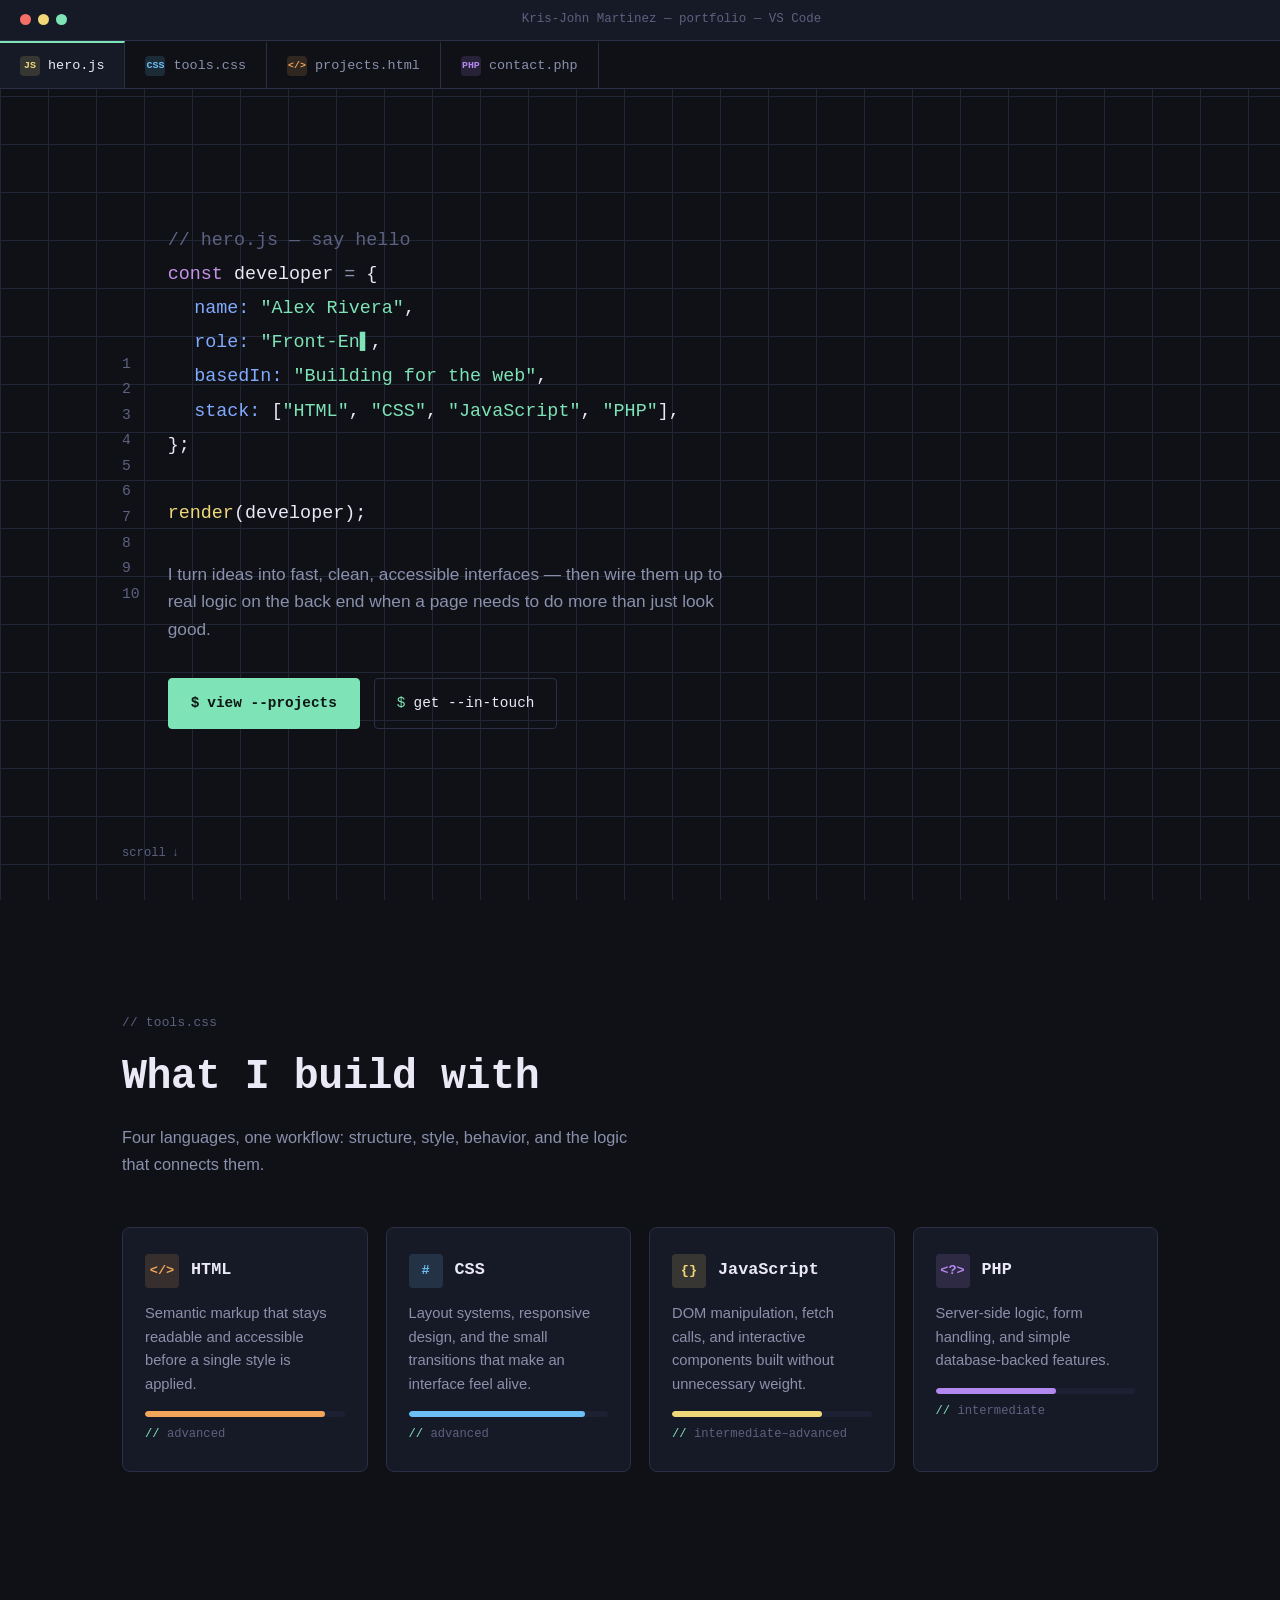
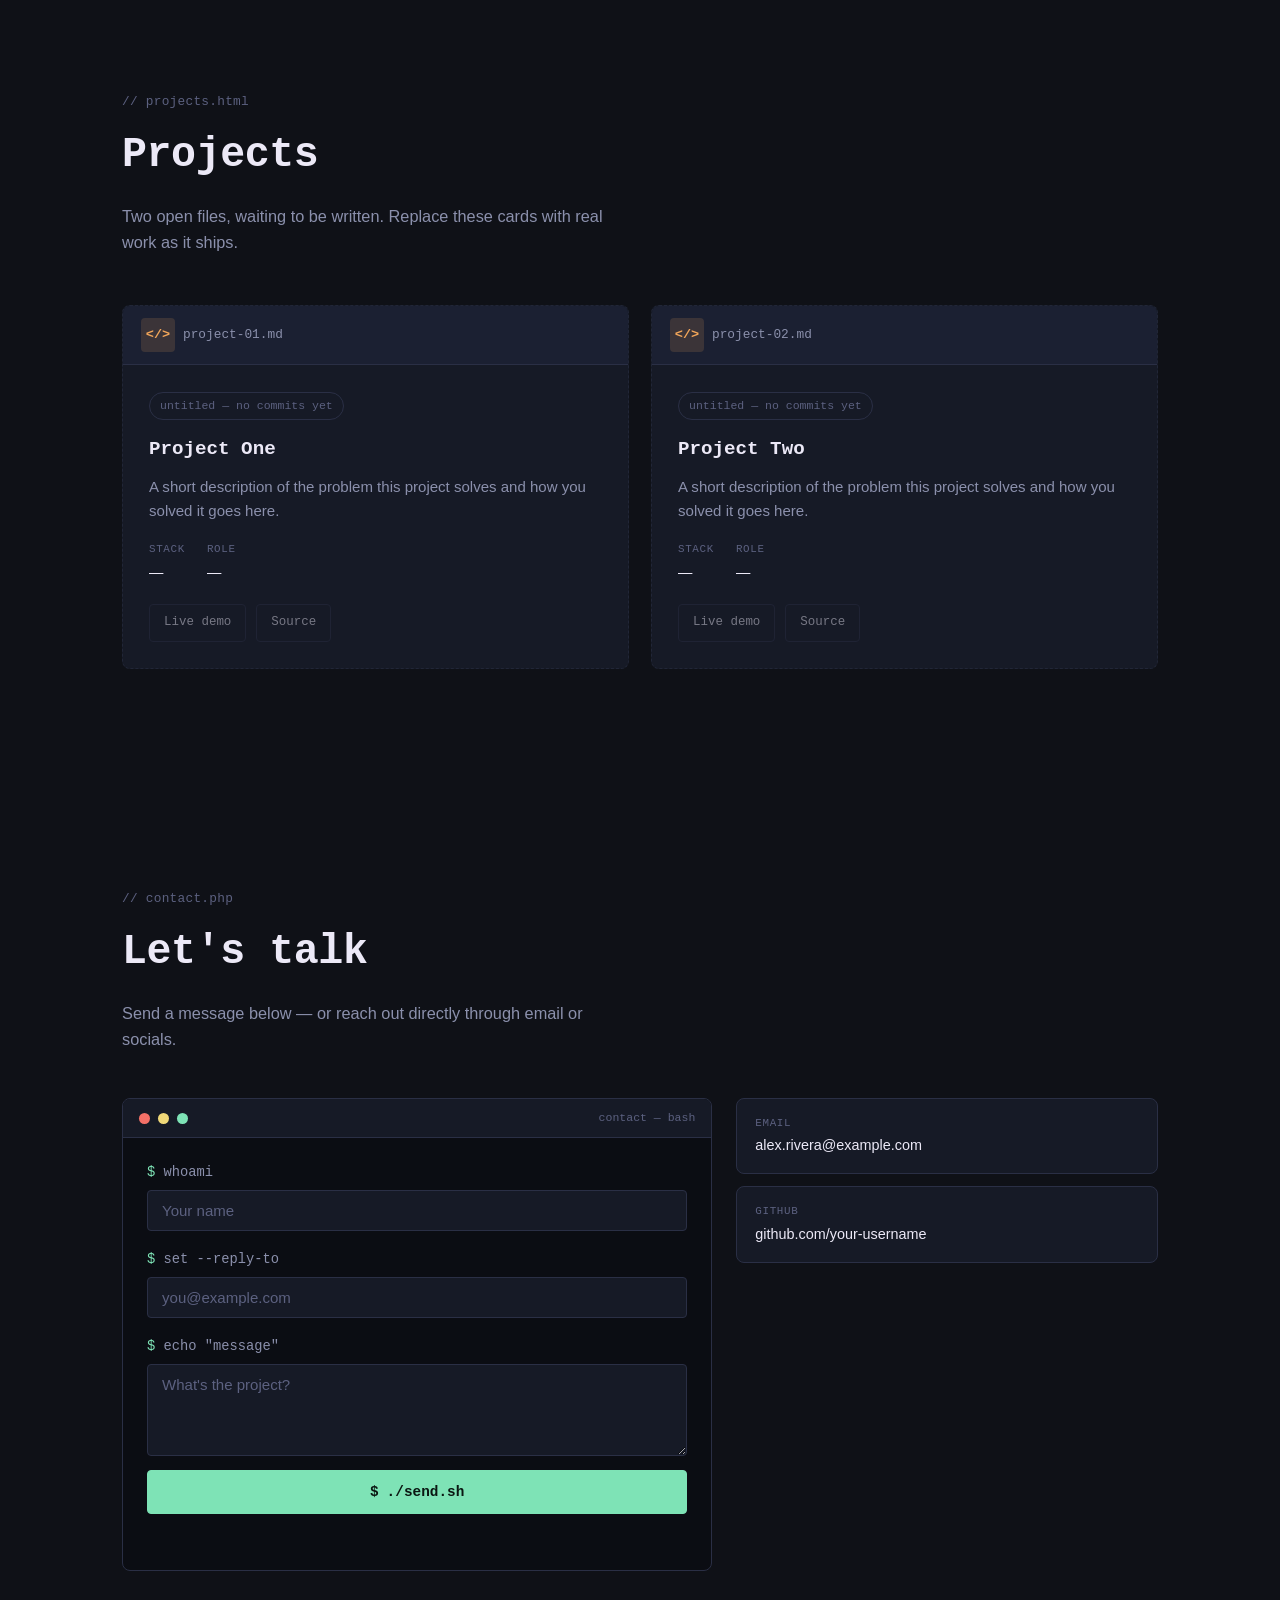
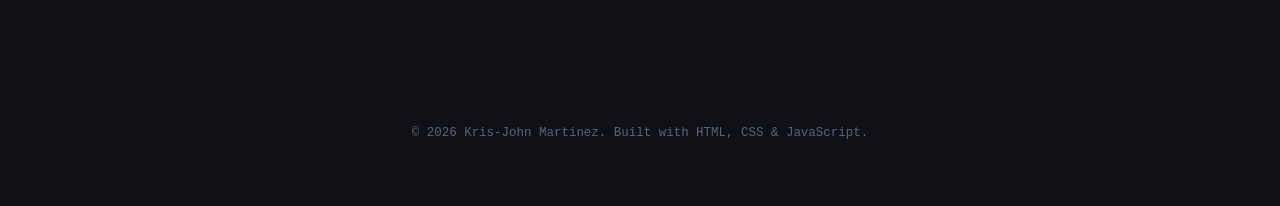
==== commit ae72408c: "Update index.html" ====
--- a/index.html
+++ b/index.html
@@ -824,6 +824,140 @@
   <p>&copy; <span id="year"></span> Kris-John Martinez. Built with HTML, CSS &amp; JavaScript.</p>
 </footer>
 
-<script src="script.js"></script>
+<script>
+  // =============================================================
+// script.js — portfolio interactivity
+// =============================================================
+
+document.addEventListener('DOMContentLoaded', () => {
+  setYear();
+  initTypingRole();
+  initActiveTab();
+  initContactForm();
+});
+
+/* ---------------------------------------------------------
+   Footer year
+--------------------------------------------------------- */
+function setYear(){
+  const el = document.getElementById('year');
+  if (el) el.textContent = new Date().getFullYear();
+}
+
+/* ---------------------------------------------------------
+   Hero "typing" role rotator
+   Respects prefers-reduced-motion by just showing the first role.
+--------------------------------------------------------- */
+function initTypingRole(){
+  const target = document.getElementById('typedRole');
+  if (!target) return;
+
+  const roles = [
+    'Front-End Developer',
+    'HTML & CSS Enthusiast',
+    'JavaScript Tinkerer',
+    'PHP Backend Learner'
+  ];
+
+  const prefersReducedMotion = window.matchMedia('(prefers-reduced-motion: reduce)').matches;
+  if (prefersReducedMotion) {
+    target.textContent = roles[0];
+    return;
+  }
+
+  let roleIndex = 0;
+  let charIndex = roles[0].length;
+  let deleting = false;
+
+  const TYPE_SPEED = 55;
+  const DELETE_SPEED = 30;
+  const HOLD_TIME = 1400;
+
+  function tick(){
+    const current = roles[roleIndex];
+
+    if (!deleting) {
+      charIndex++;
+      if (charIndex > current.length) {
+        charIndex = current.length;
+        target.textContent = current;
+        deleting = true;
+        return setTimeout(tick, HOLD_TIME);
+      }
+    } else {
+      charIndex--;
+      if (charIndex < 0) {
+        charIndex = 0;
+        deleting = false;
+        roleIndex = (roleIndex + 1) % roles.length;
+      }
+    }
+
+    target.textContent = roles[deleting ? roleIndex : roleIndex].slice(0, charIndex) || roles[roleIndex].slice(0, charIndex);
+    setTimeout(tick, deleting ? DELETE_SPEED : TYPE_SPEED);
+  }
+
+  // Kick off the loop after the initial hold on the first role.
+  setTimeout(() => {
+    deleting = true;
+    tick();
+  }, HOLD_TIME);
+}
+
+/* ---------------------------------------------------------
+   Highlight the matching "file tab" as the user scrolls
+--------------------------------------------------------- */
+function initActiveTab(){
+  const sections = document.querySelectorAll('main .section');
+  const tabs = document.querySelectorAll('.tab');
+  if (!sections.length || !tabs.length) return;
+
+  const tabById = {};
+  tabs.forEach(tab => { tabById[tab.dataset.tab] = tab; });
+
+  const observer = new IntersectionObserver((entries) => {
+    entries.forEach(entry => {
+      if (entry.isIntersecting) {
+        tabs.forEach(t => t.classList.remove('is-active'));
+        const match = tabById[entry.target.id];
+        if (match) match.classList.add('is-active');
+      }
+    });
+  }, { rootMargin: '-45% 0px -50% 0px', threshold: 0 });
+
+  sections.forEach(section => observer.observe(section));
+}
+
+/* ---------------------------------------------------------
+   Contact form — front-end only demo handler.
+   Swap the body of this function for a real fetch() call to
+   contact.php (or any endpoint) once the back end exists.
+--------------------------------------------------------- */
+function initContactForm(){
+  const form = document.getElementById('contactForm');
+  const response = document.getElementById('formResponse');
+  if (!form || !response) return;
+
+  form.addEventListener('submit', (event) => {
+    event.preventDefault();
+
+    const name = form.name.value.trim();
+    const email = form.email.value.trim();
+    const message = form.message.value.trim();
+
+    if (!name || !email || !message) {
+      response.textContent = '✗ error: all fields are required.';
+      response.style.color = 'var(--red)';
+      return;
+    }
+
+    // Placeholder success state. Replace with a real request, e.g.:
+    // fetch('contact.php', { method: 'POST', body: new FormData(form) })
+    response.textContent = `✓ message received — thanks, ${name}. I'll reply at ${email}.`;
+    response.style.color = 'var(--green)';
+    form.reset();
+  });
+}
+</script>
 </body>
 </html>
